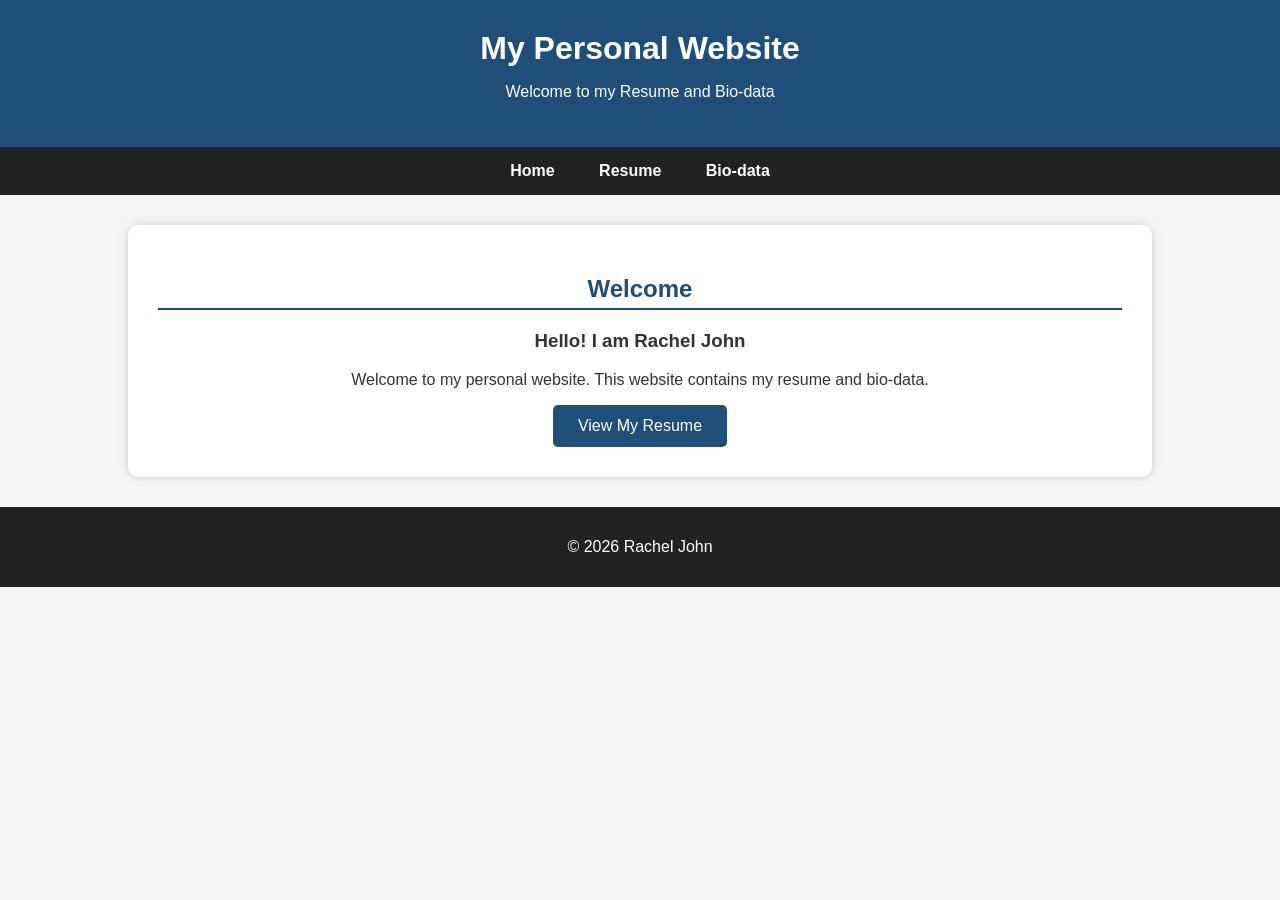
==== index.html @ 6cd84a80 "Add files via upload" ====
<!DOCTYPE html>
<html lang="en">
<head>
    <meta charset="UTF-8">
    <meta name="viewport" content="width=device-width, initial-scale=1.0">
    <title>My Personal Website</title>
    <link rel="stylesheet" href="style.css">
</head>

<body>

<header>
    <h1>My Personal Website</h1>
    <p>Welcome to my Resume and Bio-data</p>
</header>

<nav>
    <a href="index.html">Home</a>
    <a href="resume.html">Resume</a>
    <a href="biodata.html">Bio-data</a>
</nav>

<section class="home">
    <h2>Welcome</h2>

    <h3>Hello! I am Rachel John</h3>

    <p>
        Welcome to my personal website. This website contains
        my resume and bio-data.
    </p>

    <button onclick="window.location.href='resume.html'">
    View My Resume
</button>
</section>

<footer>
    <p>&copy; 2026 Rachel John</p>
</footer>

<script src="script.js"></script>

</body>
</html>
---- style.css ----
* {
    box-sizing: border-box;
}

body {
    margin: 0;
    font-family: Arial, sans-serif;
    background-color: #f4f6f8;
    color: #333;
}

header {
    background-color: #1f4e79;
    color: white;
    text-align: center;
    padding: 30px;
}

header h1 {
    margin: 0;
}

nav {
    background-color: #222;
    text-align: center;
    padding: 15px;
}

nav a {
    color: white;
    text-decoration: none;
    margin: 0 20px;
    font-weight: bold;
}

nav a:hover {
    color: #ffd700;
}

.container,
.home {
    width: 80%;
    margin: 30px auto;
    background-color: white;
    padding: 30px;
    border-radius: 10px;
    box-shadow: 0 0 10px #ccc;
}

.home {
    text-align: center;
}

h2 {
    color: #1f4e79;
    border-bottom: 2px solid #1f4e79;
    padding-bottom: 5px;
}

table {
    width: 100%;
    border-collapse: collapse;
    margin-bottom: 20px;
}

th,
td {
    border: 1px solid #999;
    padding: 12px;
    text-align: left;
}

th {
    background-color: #1f4e79;
    color: white;
}

.biodata th {
    width: 30%;
}

li {
    margin: 8px 0;
}

button {
    background-color: #1f4e79;
    color: white;
    border: none;
    padding: 12px 25px;
    border-radius: 5px;
    cursor: pointer;
    font-size: 16px;
}

button:hover {
    background-color: #163a5c;
}

footer {
    background-color: #222;
    color: white;
    text-align: center;
    padding: 15px;
    margin-top: 30px;
}
.button-container {
    display: flex;
    justify-content: center;
    margin-top: 25px;
}
.signature {
    text-align: right;
    margin-top: 40px;
}

.signature img {
    width: 180px;
    height: 90px;
    object-fit: contain;
    display: inline-block;
    vertical-align: middle;
}

.signature p {
    margin: 5px 0;
}
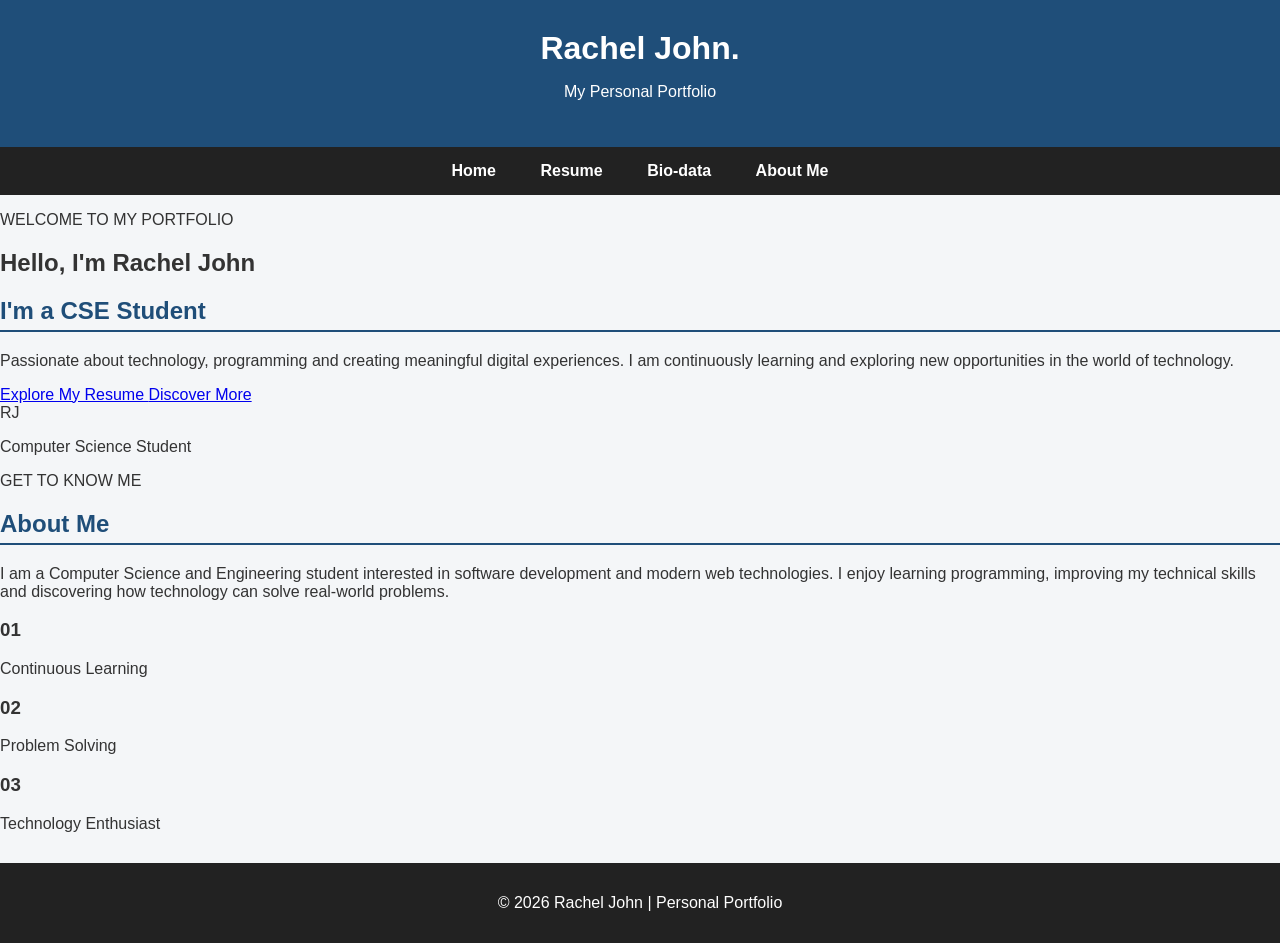
==== commit d86eb74e: "Update index.html" ====
--- a/index.html
+++ b/index.html
@@ -1,45 +1,98 @@
+
 <!DOCTYPE html>
 <html lang="en">
 <head>
     <meta charset="UTF-8">
     <meta name="viewport" content="width=device-width, initial-scale=1.0">
-    <title>My Personal Website</title>
+    <title>Rachel John | Developer Portfolio</title>
     <link rel="stylesheet" href="style.css">
 </head>
-
 <body>
 
-<header>
-    <h1>My Personal Website</h1>
-    <p>Welcome to my Resume and Bio-data</p>
-</header>
+    <header class="portfolio-header">
+        <h1>Rachel John<span class="accent">.</span></h1>
+        <p>My Personal Portfolio</p>
+    </header>
 
-<nav>
-    <a href="index.html">Home</a>
-    <a href="resume.html">Resume</a>
-    <a href="biodata.html">Bio-data</a>
-</nav>
+    <nav>
+        <a href="index.html">Home</a>
+        <a href="resume.html">Resume</a>
+        <a href="biodata.html">Bio-data</a>
+        <a href="#about">About Me</a>
+    </nav>
 
-<section class="home">
-    <h2>Welcome</h2>
+    <main>
+        <section class="hero">
+            <div class="hero-content">
+                <p class="hero-tag">WELCOME TO MY PORTFOLIO</p>
 
-    <h3>Hello! I am Rachel John</h3>
+                <h1>Hello, I'm <span class="accent">Rachel John</span></h1>
 
-    <p>
-        Welcome to my personal website. This website contains
-        my resume and bio-data.
-    </p>
+                <h2 class="hero-role">
+                    I'm a <span id="typing-text">CSE Student</span>
+                </h2>
 
-    <button onclick="window.location.href='resume.html'">
-    View My Resume
-</button>
-</section>
+                <p class="hero-description">
+                    Passionate about technology, programming and
+                    creating meaningful digital experiences.
+                    I am continuously learning and exploring
+                    new opportunities in the world of technology.
+                </p>
 
-<footer>
-    <p>&copy; 2026 Rachel John</p>
-</footer>
+                <div class="hero-buttons">
+                    <a href="resume.html" class="hero-button">
+                        Explore My Resume
+                    </a>
 
-<script src="script.js"></script>
+                    <a href="#about" class="hero-button secondary-button">
+                        Discover More
+                    </a>
+                </div>
+            </div>
 
+            <div class="hero-profile">
+                <div class="profile-circle">
+                    RJ
+                </div>
+                <p>Computer Science Student</p>
+            </div>
+        </section>
+
+        <section class="about-section" id="about">
+            <p class="hero-tag">GET TO KNOW ME</p>
+            <h2>About Me</h2>
+
+            <p>
+                I am a Computer Science and Engineering student
+                interested in software development and modern
+                web technologies. I enjoy learning programming,
+                improving my technical skills and discovering
+                how technology can solve real-world problems.
+            </p>
+
+            <div class="quick-info">
+                <div class="info-card">
+                    <h3>01</h3>
+                    <p>Continuous Learning</p>
+                </div>
+
+                <div class="info-card">
+                    <h3>02</h3>
+                    <p>Problem Solving</p>
+                </div>
+
+                <div class="info-card">
+                    <h3>03</h3>
+                    <p>Technology Enthusiast</p>
+                </div>
+            </div>
+        </section>
+    </main>
+
+    <footer>
+        <p>© 2026 Rachel John | Personal Portfolio</p>
+    </footer>
+
+    <script src="script.js"></script>
 </body>
-</html>+</html>
--- a/style.css
+++ b/style.css
@@ -125,3 +125,232 @@
 .signature p {
     margin: 5px 0;
 }
+
+/* MOBILE RESPONSIVE DESIGN */
+
+/* Tablets */
+@media screen and (max-width: 768px) {
+
+    header {
+        padding: 22px 12px;
+    }
+
+    header h1 {
+        font-size: 25px;
+    }
+
+    nav {
+        display: flex;
+        flex-wrap: wrap;
+        justify-content: center;
+        gap: 15px;
+        padding: 15px 8px;
+    }
+
+    nav a {
+        margin: 0;
+        font-size: 14px;
+    }
+
+    .container,
+    .home {
+        width: 92%;
+        padding: 20px;
+        margin: 20px auto;
+    }
+
+    h2 {
+        font-size: 21px;
+    }
+
+    table {
+        font-size: 14px;
+    }
+
+    th, td {
+        padding: 8px;
+    }
+}
+
+/* Mobile phones */
+@media screen and (max-width: 480px) {
+
+    body {
+        font-size: 14px;
+    }
+
+    header {
+        padding: 20px 10px;
+    }
+
+    header h1 {
+        font-size: 22px;
+    }
+
+    header p {
+        font-size: 13px;
+    }
+
+    nav {
+        gap: 12px;
+    }
+
+    nav a {
+        font-size: 13px;
+    }
+
+    .container,
+    .home {
+        width: 94%;
+        padding: 15px;
+        margin: 15px auto;
+        border-radius: 8px;
+    }
+
+    h2 {
+        font-size: 19px;
+    }
+
+    button {
+        max-width: 100%;
+        padding: 11px 18px;
+        font-size: 14px;
+    }
+
+    table {
+        font-size: 12px;
+    }
+
+    th, td {
+        padding: 7px;
+        word-break: break-word;
+    }
+
+    .signature img {
+        max-width: 150px;
+        height: auto;
+    }
+
+/* ===== MODERN DARK PORTFOLIO THEME ===== */
+
+:root {
+    --bg: #09090f;
+    --card: #151521;
+    --primary: #a855f7;
+    --secondary: #6366f1;
+    --text: #f5f3ff;
+    --muted: #b8b5c9;
+}
+
+body {
+    background: var(--bg);
+    color: var(--text);
+    font-family: 'Segoe UI', Arial, sans-serif;
+}
+
+/* Header */
+header {
+    background: linear-gradient(135deg, #171329, #111827);
+    color: white;
+    border-bottom: 1px solid #34304b;
+}
+
+/* Navigation */
+nav {
+    background: #101019;
+    border-bottom: 1px solid #29243c;
+}
+
+nav a {
+    color: #e9e3f5;
+    transition: 0.3s;
+}
+
+nav a:hover {
+    color: var(--primary);
+}
+
+/* Main content cards */
+.container,
+.home {
+    background: var(--card);
+    color: var(--text);
+    border: 1px solid #302a43;
+    border-radius: 16px;
+    box-shadow: 0 10px 35px rgba(0,0,0,0.35);
+}
+
+/* Headings */
+h2 {
+    color: #c084fc;
+    border-bottom: 2px solid #7c3aed;
+}
+
+/* Tables */
+table {
+    color: var(--text);
+}
+
+th {
+    background: #54218c;
+    color: white;
+}
+
+td {
+    border-color: #39334c;
+}
+
+/* Buttons */
+button {
+    background: linear-gradient(135deg, #9333ea, #4f46e5);
+    color: white;
+    border: none;
+    border-radius: 8px;
+    transition: 0.3s;
+}
+
+button:hover {
+    transform: translateY(-3px);
+    box-shadow: 0 5px 20px rgba(168,85,247,0.35);
+}
+
+/* Footer */
+footer {
+    background: #101019;
+    color: #c4b5fd;
+    border-top: 1px solid #302a43;
+}
+
+/* Lists */
+li {
+    color: var(--muted);
+}
+
+/* Mobile */
+@media (max-width: 768px) {
+    .container,
+    .home {
+        width: 92%;
+        padding: 20px;
+    }
+
+    nav {
+        display: flex;
+        justify-content: center;
+        flex-wrap: wrap;
+        gap: 12px;
+    }
+
+    nav a {
+        margin: 0 5px;
+    }
+
+    table {
+        font-size: 13px;
+    }
+}
+
+    footer {
+        font-size: 12px;
+    }
+}
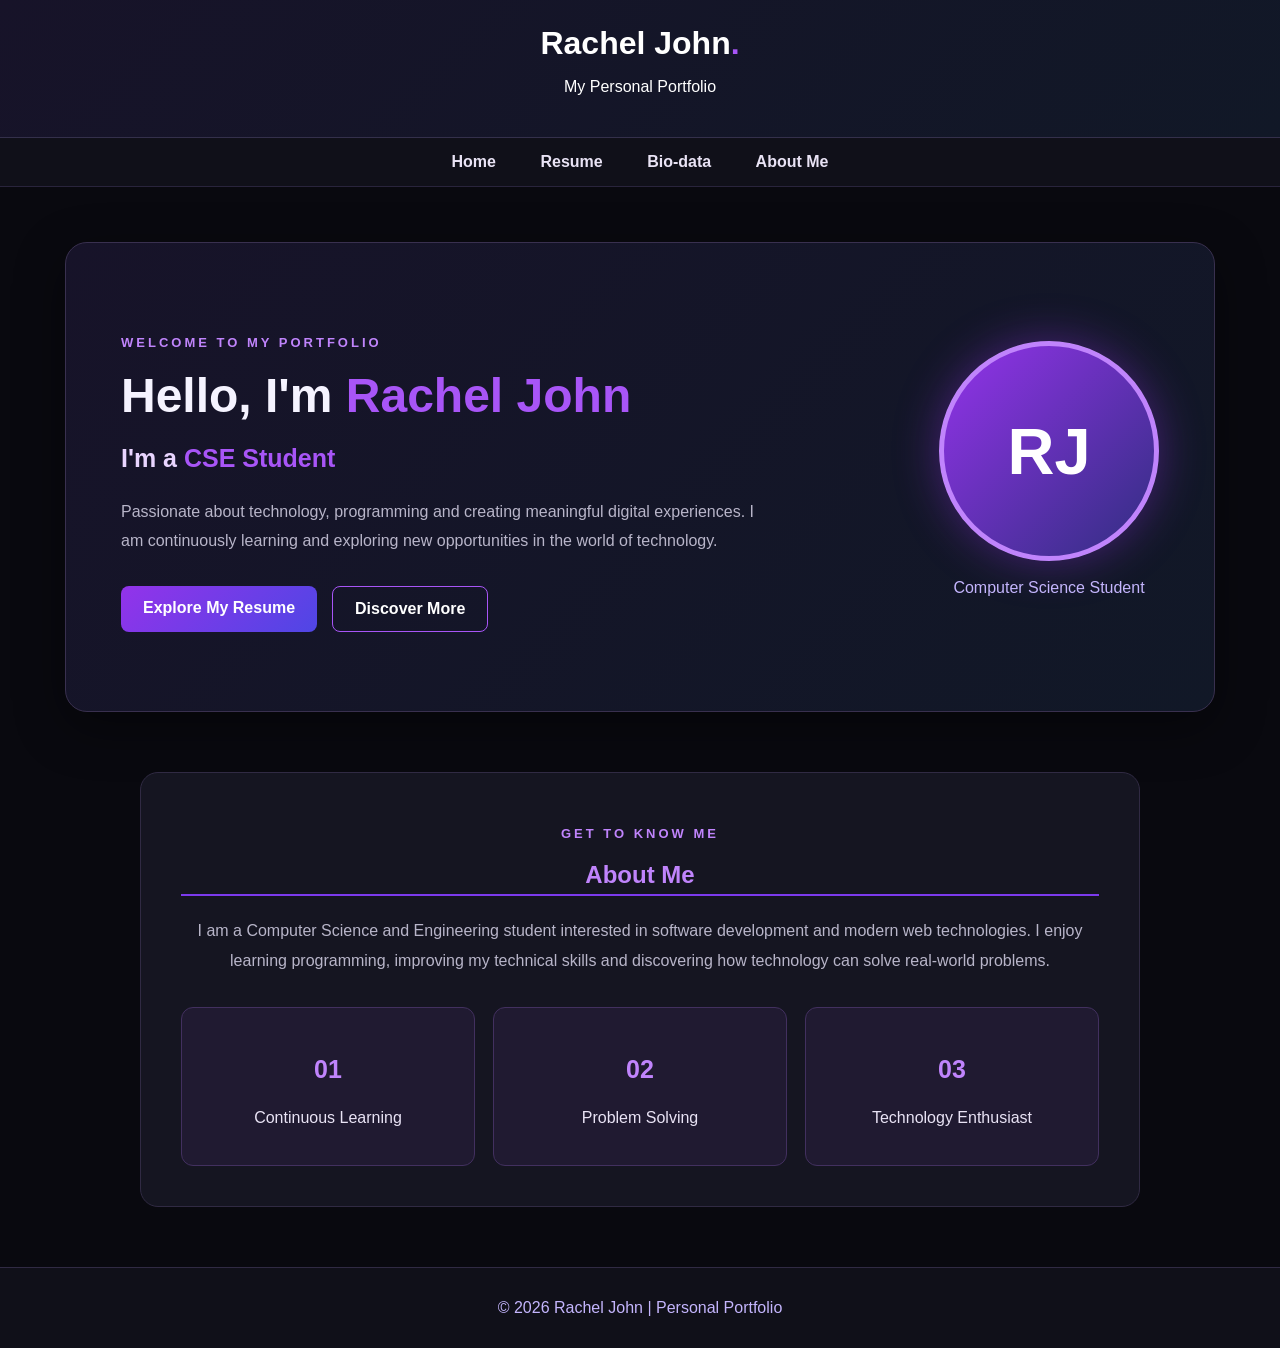
==== commit 7a39fbe4: "Update index.html" ====
--- a/index.html
+++ b/index.html
@@ -18,7 +18,7 @@
         <a href="index.html">Home</a>
         <a href="resume.html">Resume</a>
         <a href="biodata.html">Bio-data</a>
-        <a href="#about">About Me</a>
+       <a href="index.html#about">About Me</a>
     </nav>
 
     <main>
--- a/style.css
+++ b/style.css
@@ -230,7 +230,7 @@
         max-width: 150px;
         height: auto;
     }
-
+}
 /* ===== MODERN DARK PORTFOLIO THEME ===== */
 
 :root {
@@ -350,7 +350,226 @@
     }
 }
 
+/* ===== HOME PAGE HERO SECTION ===== */
+
+html {
+    scroll-behavior: smooth;
+}
+
+.portfolio-header {
+    padding: 25px 15px;
+}
+
+.accent {
+    color: #a855f7;
+}
+
+.hero {
+    width: 90%;
+    max-width: 1150px;
+    min-height: 470px;
+    margin: 55px auto;
+    padding: 55px;
+    display: flex;
+    align-items: center;
+    justify-content: space-between;
+    gap: 35px;
+    background: linear-gradient(135deg, #171329, #111827);
+    border: 1px solid #39304f;
+    border-radius: 22px;
+    box-shadow: 0 15px 50px rgba(0,0,0,0.4);
+}
+
+.hero-content {
+    max-width: 650px;
+}
+
+.hero-tag {
+    color: #c084fc;
+    letter-spacing: 3px;
+    font-size: 13px;
+    font-weight: bold;
+}
+
+.hero-content h1 {
+    font-size: clamp(30px, 5vw, 48px);
+    margin: 18px 0;
+}
+
+.hero-role {
+    color: #e9d5ff;
+    font-size: 25px;
+    border: none;
+}
+
+#typing-text {
+    color: #a855f7;
+}
+
+.hero-description {
+    color: #b8b5c9;
+    line-height: 1.8;
+    font-size: 16px;
+}
+
+.hero-buttons {
+    display: flex;
+    flex-wrap: wrap;
+    gap: 15px;
+    margin-top: 30px;
+}
+
+.hero-button {
+    display: inline-block;
+    padding: 13px 22px;
+    text-decoration: none;
+    color: white;
+    background: linear-gradient(135deg, #9333ea, #4f46e5);
+    border-radius: 8px;
+    font-weight: bold;
+    transition: 0.3s;
+}
+
+.hero-button:hover {
+    transform: translateY(-4px);
+    box-shadow: 0 8px 25px #9333ea55;
+}
+
+.secondary-button {
+    background: transparent;
+    border: 1px solid #a855f7;
+}
+
+/* Profile initials */
+.hero-profile {
+    text-align: center;
+    flex-shrink: 0;
+}
+
+.profile-circle {
+    width: 220px;
+    height: 220px;
+    border-radius: 50%;
+    display: flex;
+    align-items: center;
+    justify-content: center;
+    margin: auto;
+    font-size: 65px;
+    font-weight: bold;
+    color: white;
+    background: linear-gradient(135deg, #9333ea, #312e81);
+    border: 5px solid #c084fc;
+    box-shadow: 0 0 45px #9333ea66;
+}
+
+.hero-profile p {
+    color: #c4b5fd;
+    margin-top: 18px;
+}
+
+/* About section */
+.about-section {
+    width: 90%;
+    max-width: 1000px;
+    margin: 60px auto;
+    padding: 40px;
+    text-align: center;
+    background: #151521;
+    border: 1px solid #302a43;
+    border-radius: 18px;
+}
+
+.about-section > p:not(.hero-tag) {
+    color: #b8b5c9;
+    line-height: 1.9;
+}
+
+.quick-info {
+    display: grid;
+    grid-template-columns: repeat(3, 1fr);
+    gap: 18px;
+    margin-top: 30px;
+}
+
+.info-card {
+    padding: 22px 12px;
+    background: #201a31;
+    border: 1px solid #42305f;
+    border-radius: 12px;
+}
+
+.info-card h3 {
+    color: #c084fc;
+    font-size: 25px;
+}
+
+.info-card p {
+    color: #e9e3f5;
+}
+
+/* Responsive design */
+@media (max-width: 768px) {
+    .hero {
+        flex-direction: column;
+        text-align: center;
+        padding: 30px 20px;
+    }
+
+    .hero-buttons {
+        justify-content: center;
+    }
+
+    .profile-circle {
+        width: 160px;
+        height: 160px;
+        font-size: 48px;
+    }
+
+    .quick-info {
+        grid-template-columns: 1fr;
+    }
+
+    .about-section {
+        padding: 25px 18px;
+    }
+}
+@media screen and (max-width: 480px) {
     footer {
         font-size: 12px;
     }
 }
+/* ===== PROFILE GLOW ANIMATION ===== */
+
+.profile-circle {
+    animation: profileGlow 3s ease-in-out infinite;
+    transition: transform 0.4s ease;
+}
+
+.profile-circle:hover {
+    transform: scale(1.08) rotate(5deg);
+}
+
+@keyframes profileGlow {
+    0%, 100% {
+        box-shadow: 0 0 25px #9333ea66;
+    }
+
+    50% {
+        box-shadow: 0 0 55px #a855f7,
+                    0 0 85px #6366f155;
+    }
+}
+
+/* ===== CARD HOVER EFFECT ===== */
+
+.info-card {
+    transition: transform 0.3s ease,
+                border-color 0.3s ease,
+                box-shadow 0.3s ease;
+}
+
+.info-card:hover {
+    transform: translateY(-8px);
+    border-color: #a855f7;
+    box-shadow: 0 10px 30px #9333ea33;
+}
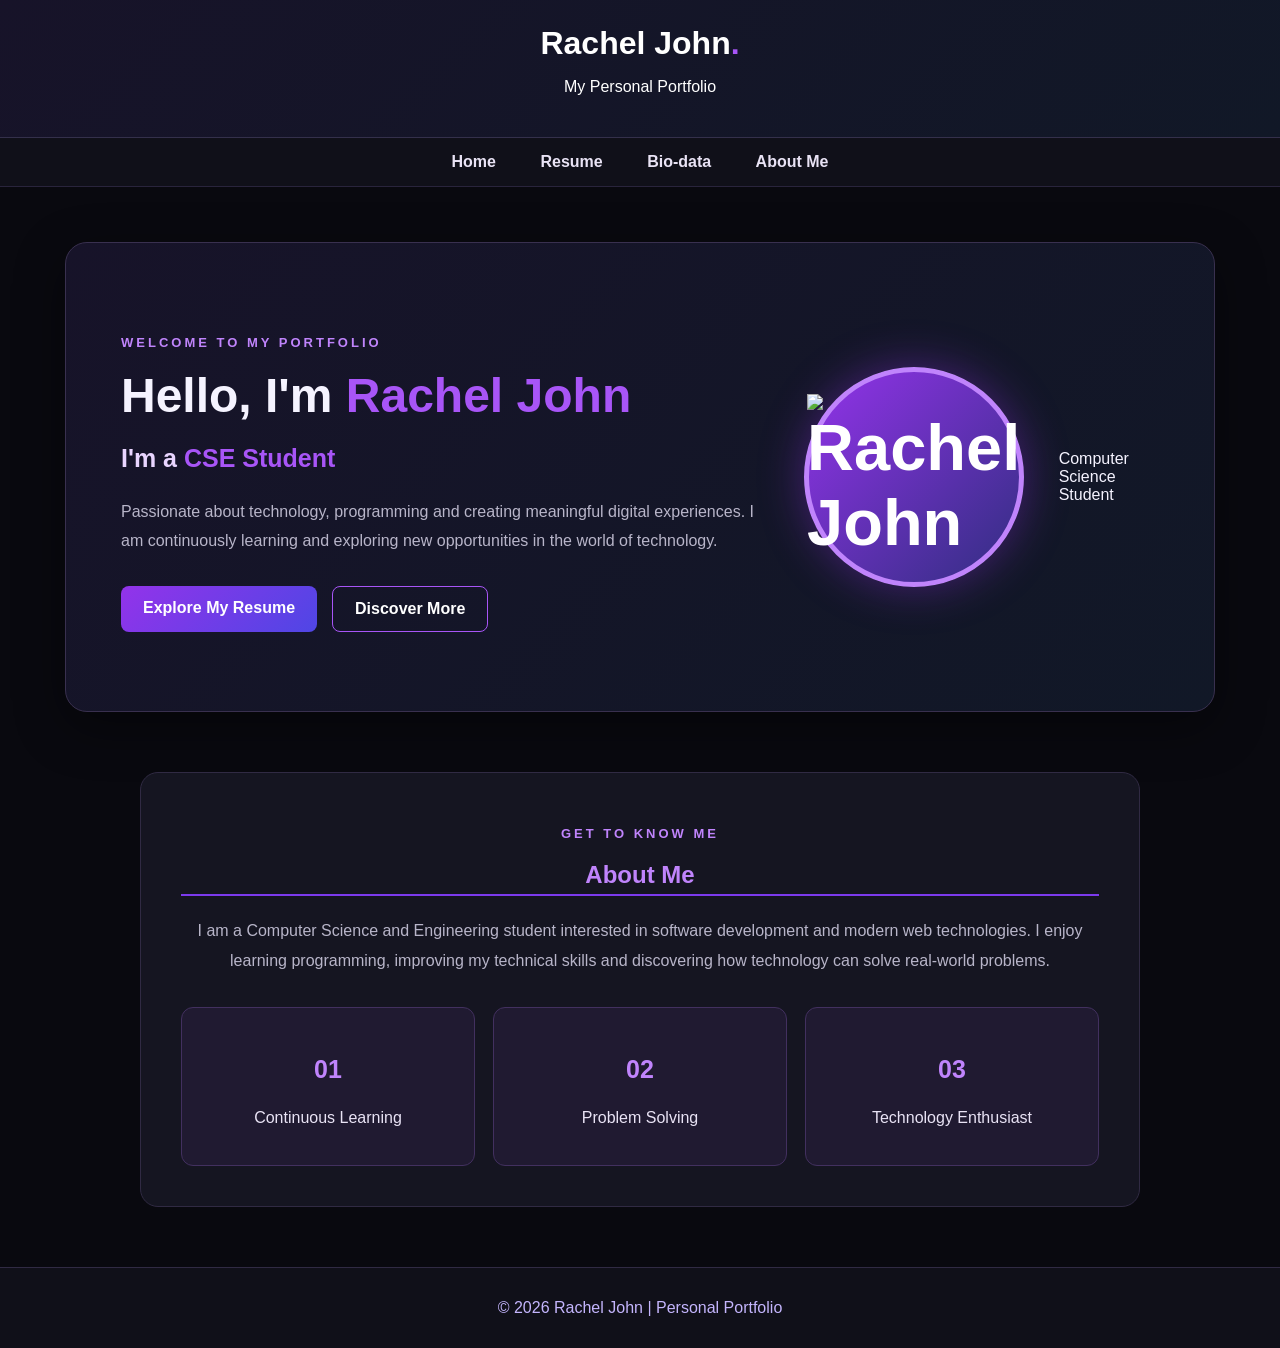
==== commit 58af0bcf: "Update index.html" ====
--- a/index.html
+++ b/index.html
@@ -50,10 +50,9 @@
                 </div>
             </div>
 
-            <div class="hero-profile">
-                <div class="profile-circle">
-                    RJ
-                </div>
+            <div class="profile-circle">
+    <img src="images/profile.jpg" alt="Rachel John">
+</div>
                 <p>Computer Science Student</p>
             </div>
         </section>
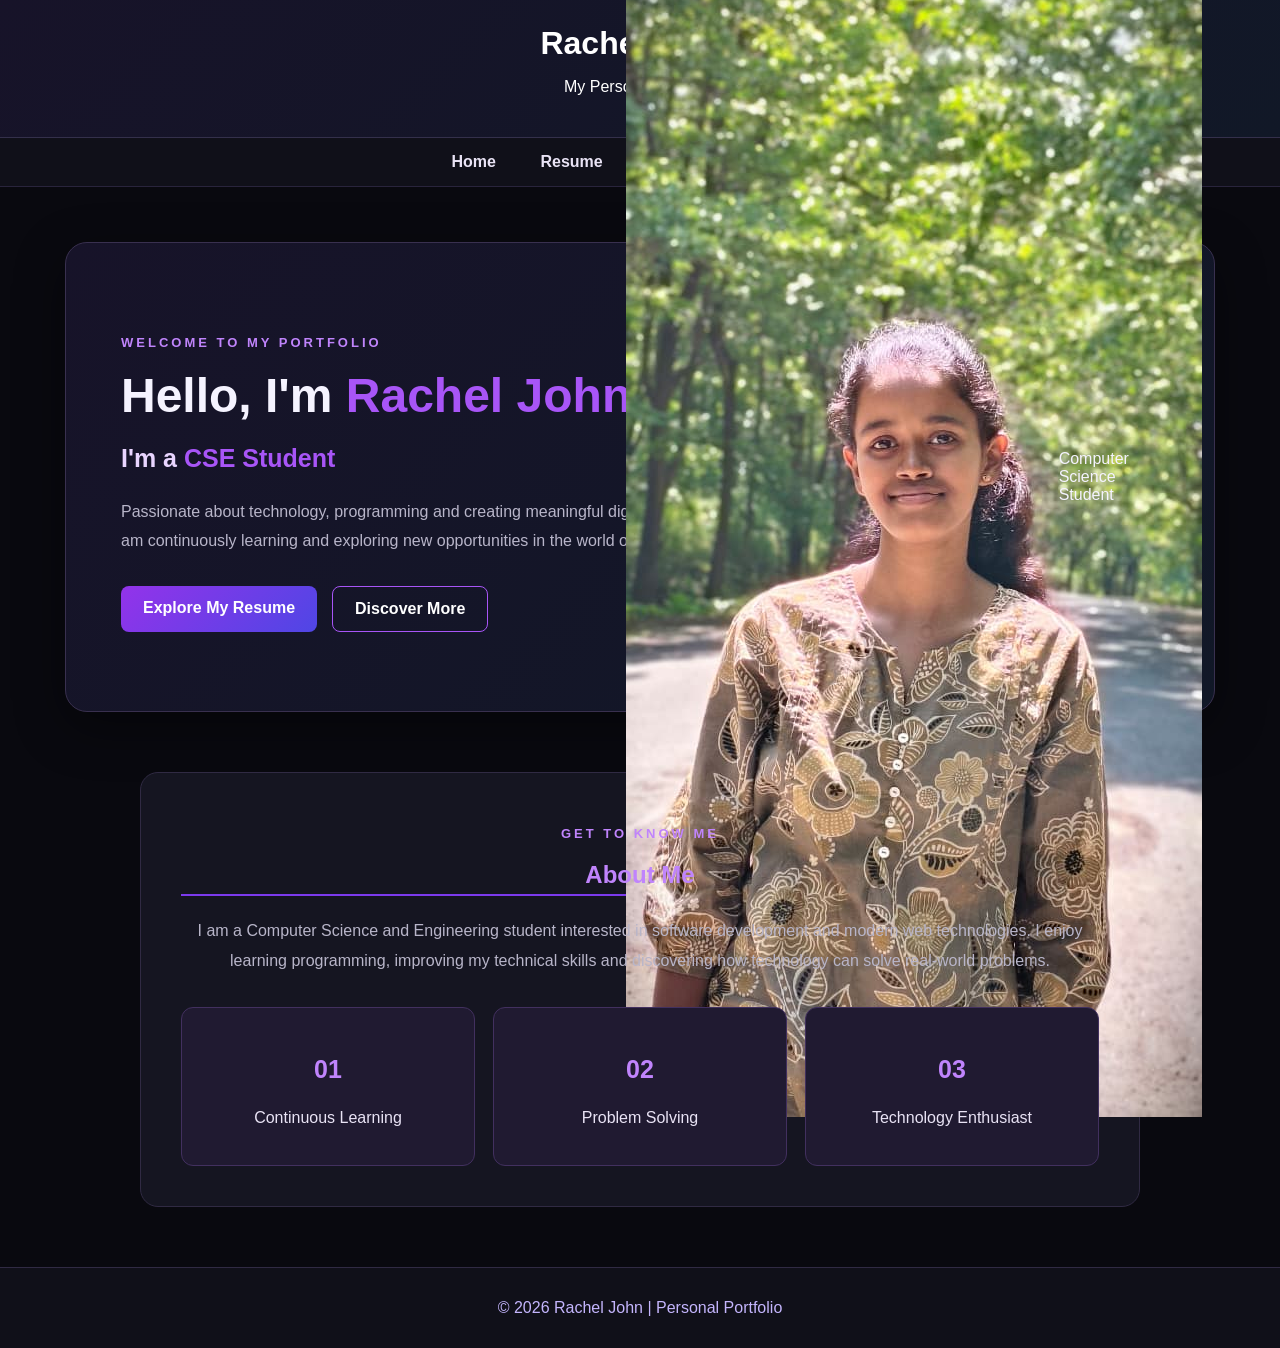
==== commit 0699dd0e: "Update index.html" ====
--- a/index.html
+++ b/index.html
@@ -51,7 +51,7 @@
             </div>
 
             <div class="profile-circle">
-    <img src="images/profile.jpg" alt="Rachel John">
+    <img src="images/portfolio pic.jpeg" alt="Rachel John">
 </div>
                 <p>Computer Science Student</p>
             </div>
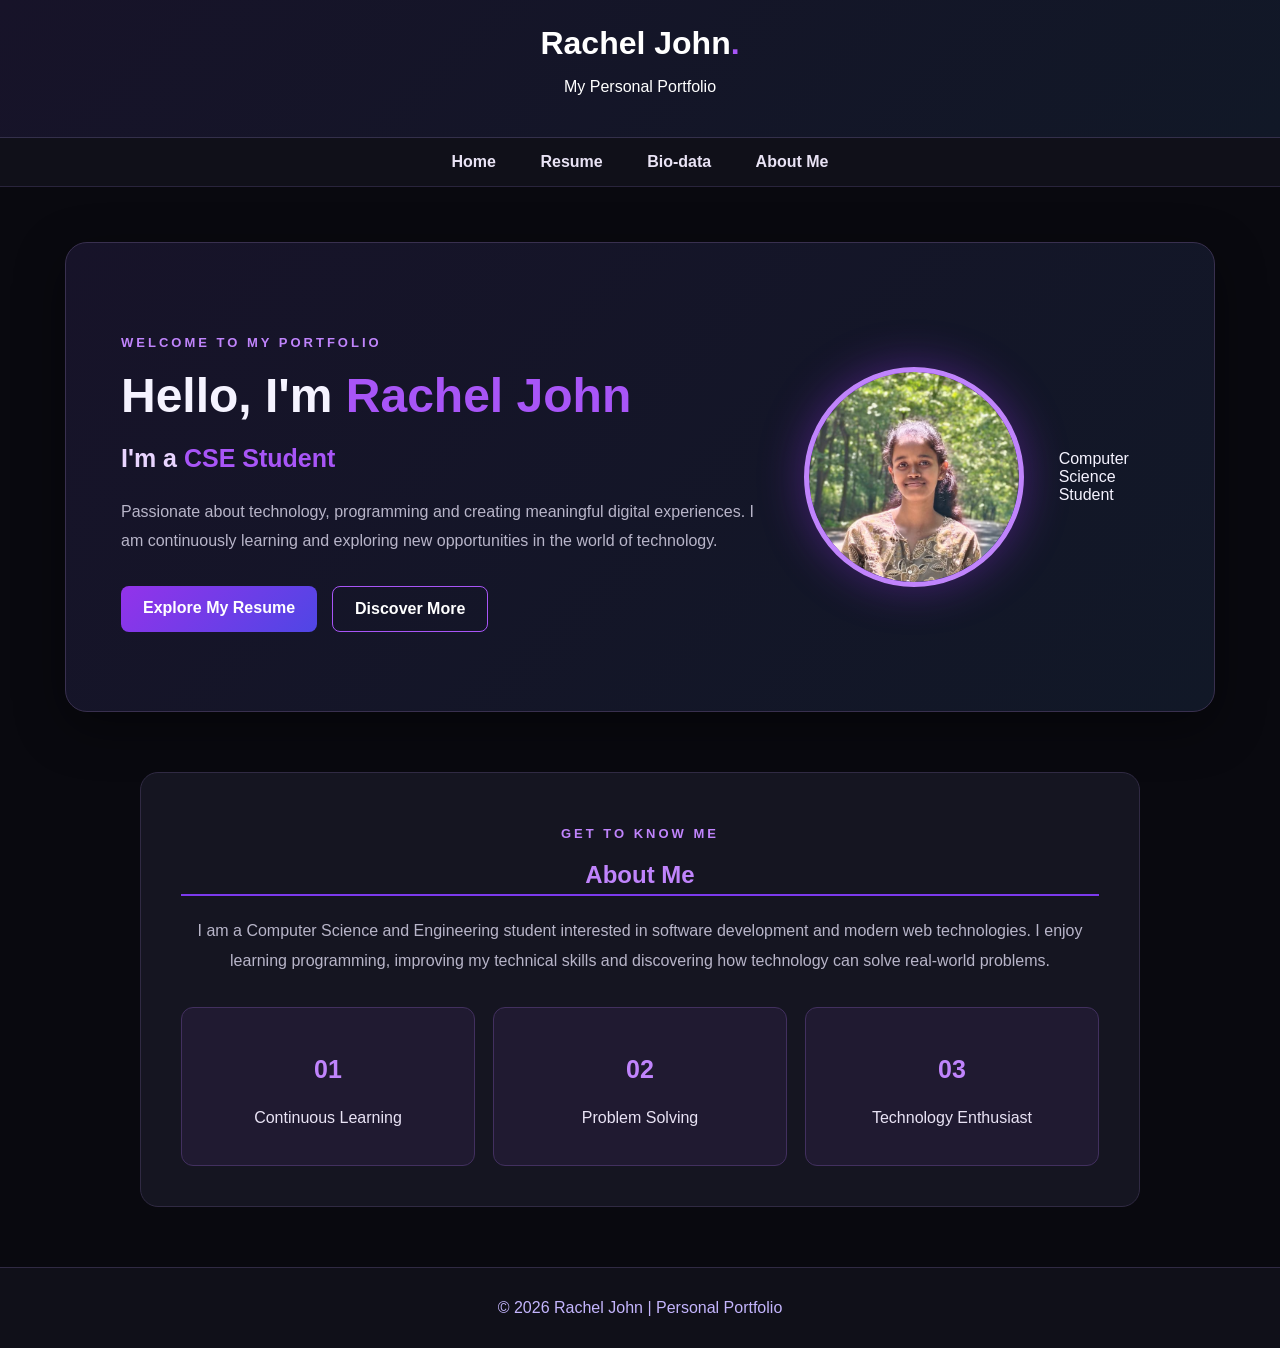
==== commit 3a497bc5: "Update index.html" ====
--- a/index.html
+++ b/index.html
@@ -50,8 +50,10 @@
                 </div>
             </div>
 
-            <div class="profile-circle">
-    <img src="images/portfolio pic.jpeg" alt="Rachel John">
+           <div class="hero-profile">
+    <div class="profile-circle">
+        <img src="images/portfolio pic.jpeg" alt="Rachel John">
+    </div>
 </div>
                 <p>Computer Science Student</p>
             </div>
--- a/style.css
+++ b/style.css
@@ -573,3 +573,15 @@
     border-color: #a855f7;
     box-shadow: 0 10px 30px #9333ea33;
 }
+.profile-circle {
+    overflow: hidden;
+    border-radius: 50%;
+}
+
+.profile-circle img {
+    width: 100%;
+    height: 100%;
+    object-fit: cover;
+    border-radius: 50%;
+    display: block;
+}
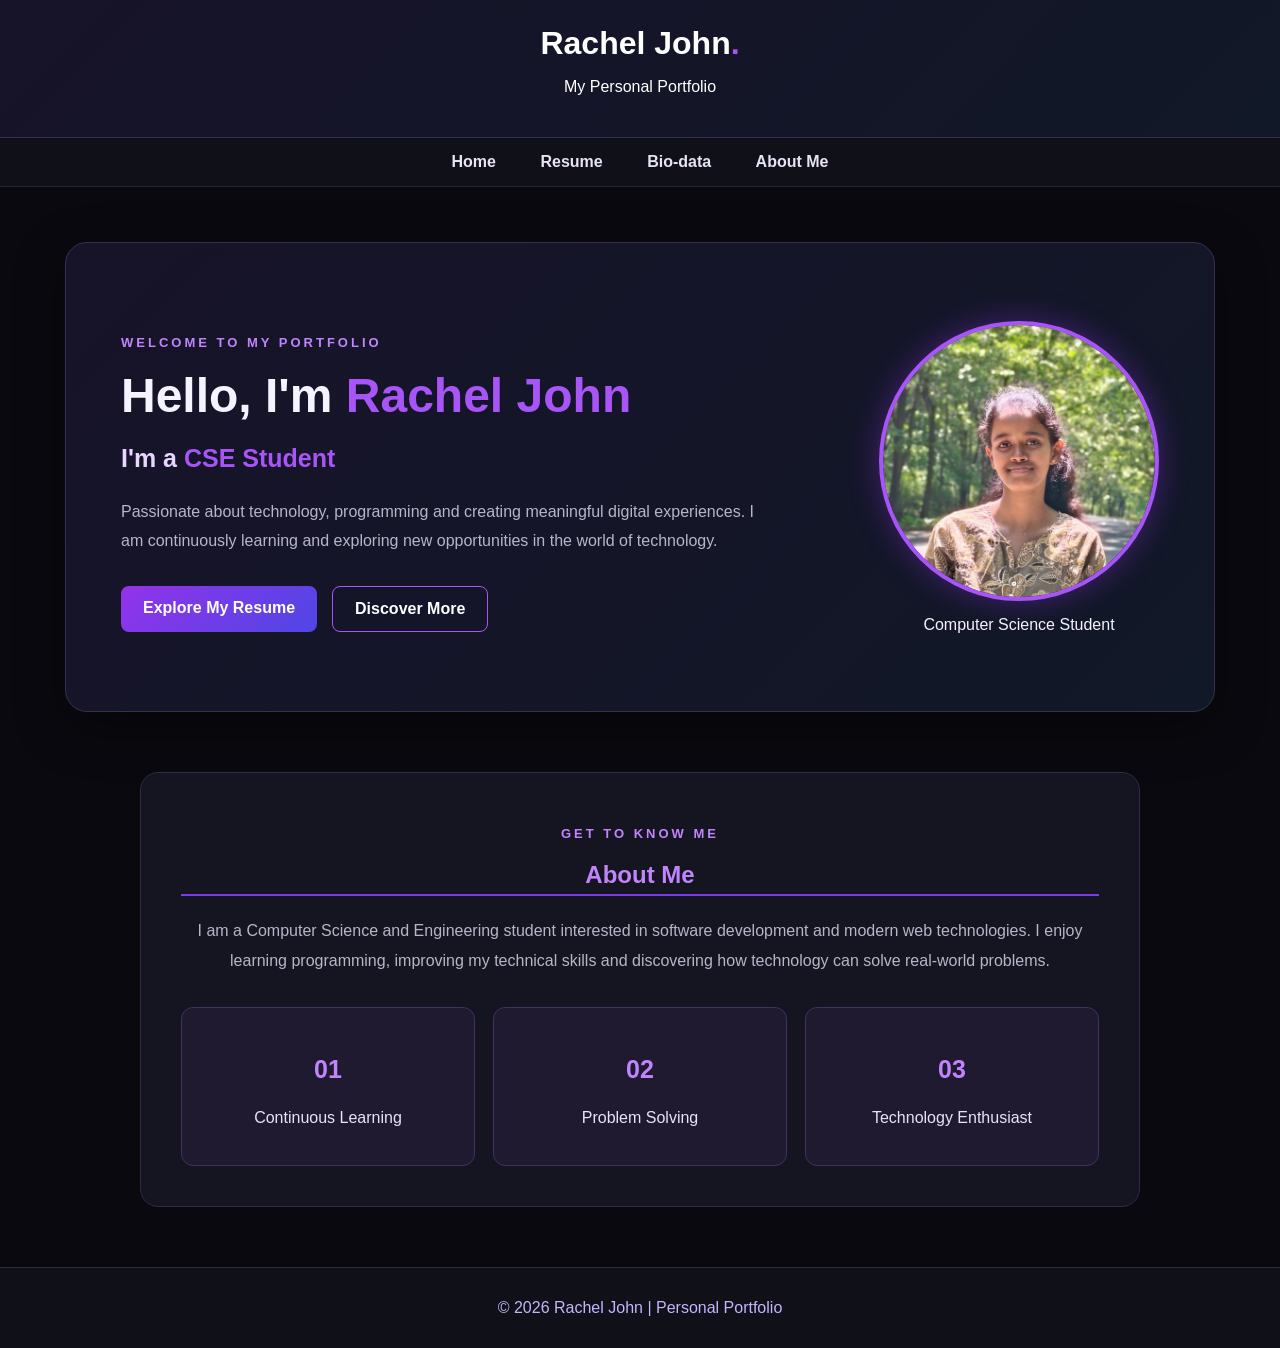
==== commit 76490bcf: "Update index.html" ====
--- a/index.html
+++ b/index.html
@@ -50,13 +50,15 @@
                 </div>
             </div>
 
-           <div class="hero-profile">
+          <div class="hero-profile">
+
     <div class="profile-circle">
         <img src="images/portfolio pic.jpeg" alt="Rachel John">
     </div>
+
+    <p>Computer Science Student</p>
+
 </div>
-                <p>Computer Science Student</p>
-            </div>
         </section>
 
         <section class="about-section" id="about">
--- a/style.css
+++ b/style.css
@@ -585,3 +585,47 @@
     border-radius: 50%;
     display: block;
 }
+/* Profile Photo */
+.hero-profile {
+    display: flex;
+    flex-direction: column;
+    justify-content: center;
+    align-items: center;
+    gap: 15px;
+    flex-shrink: 0;
+    text-align: center;
+}
+
+.profile-circle {
+    width: 280px;
+    height: 280px;
+    min-width: 280px;
+    border-radius: 50%;
+    overflow: hidden;
+    border: 4px solid #a855f7;
+    box-shadow: 0 0 30px #9333ea66;
+    animation: profileGlow 3s ease-in-out infinite;
+}
+
+.profile-circle img {
+    width: 100%;
+    height: 100%;
+    object-fit: cover;
+    object-position: center;
+    display: block;
+    border-radius: 50%;
+}
+
+@media (max-width: 768px) {
+    .profile-circle {
+        width: 220px;
+        height: 220px;
+        min-width: 220px;
+    }
+}
+.hero-profile p {
+    margin: 0;
+    text-align: center;
+    color: #f5f3ff;
+    font-size: 16px;
+}
